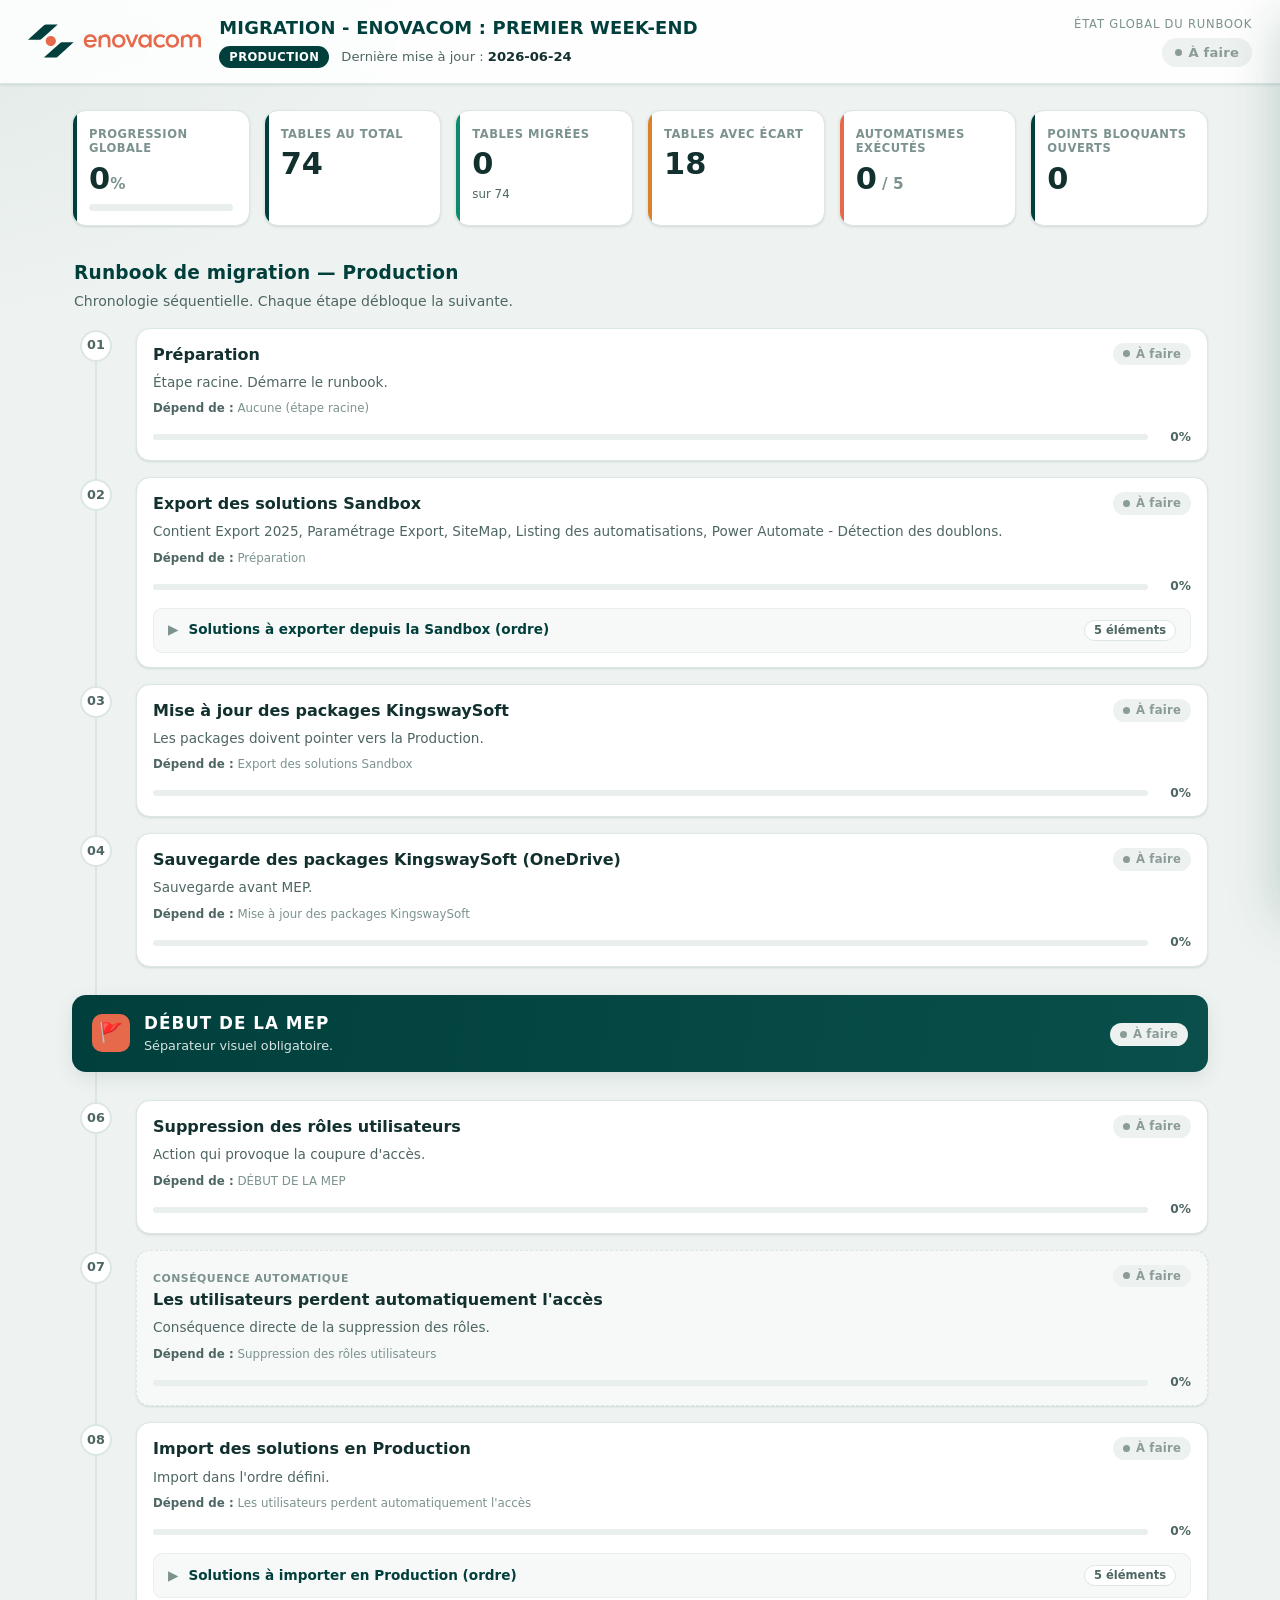
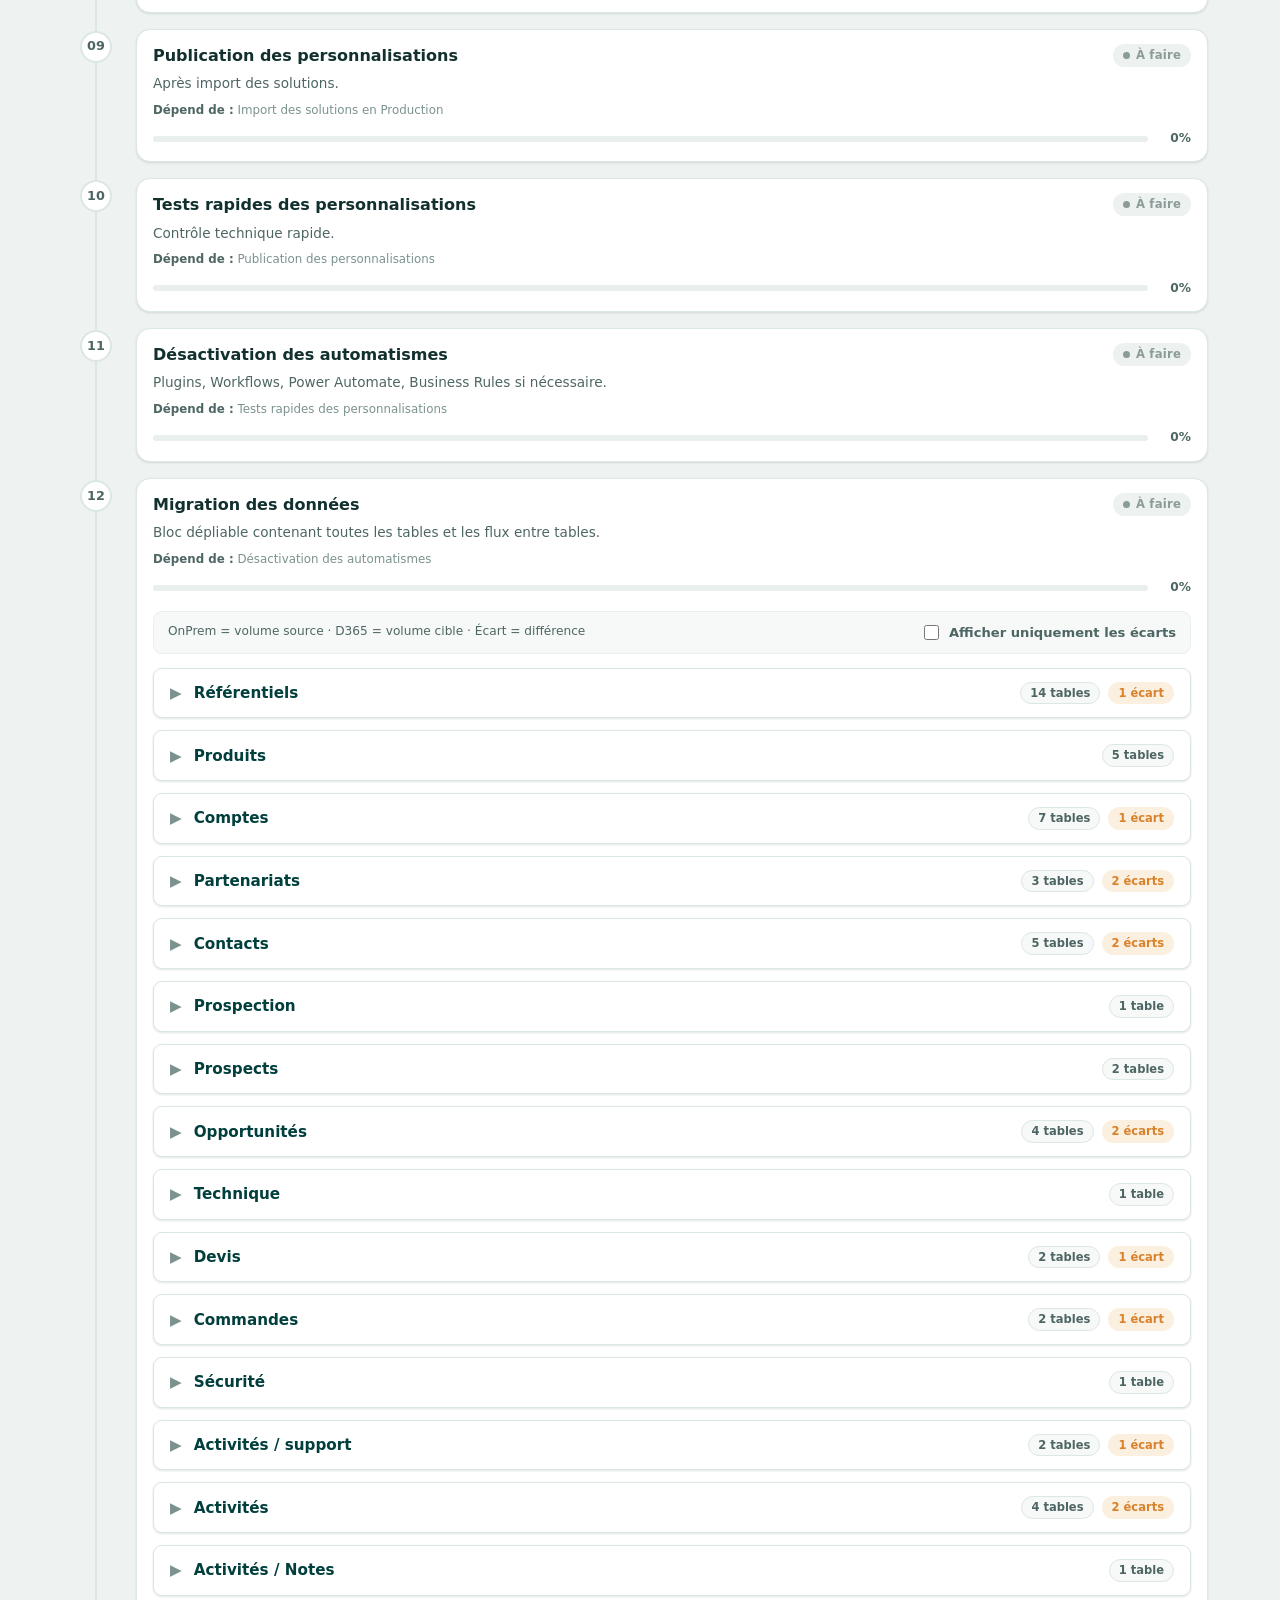
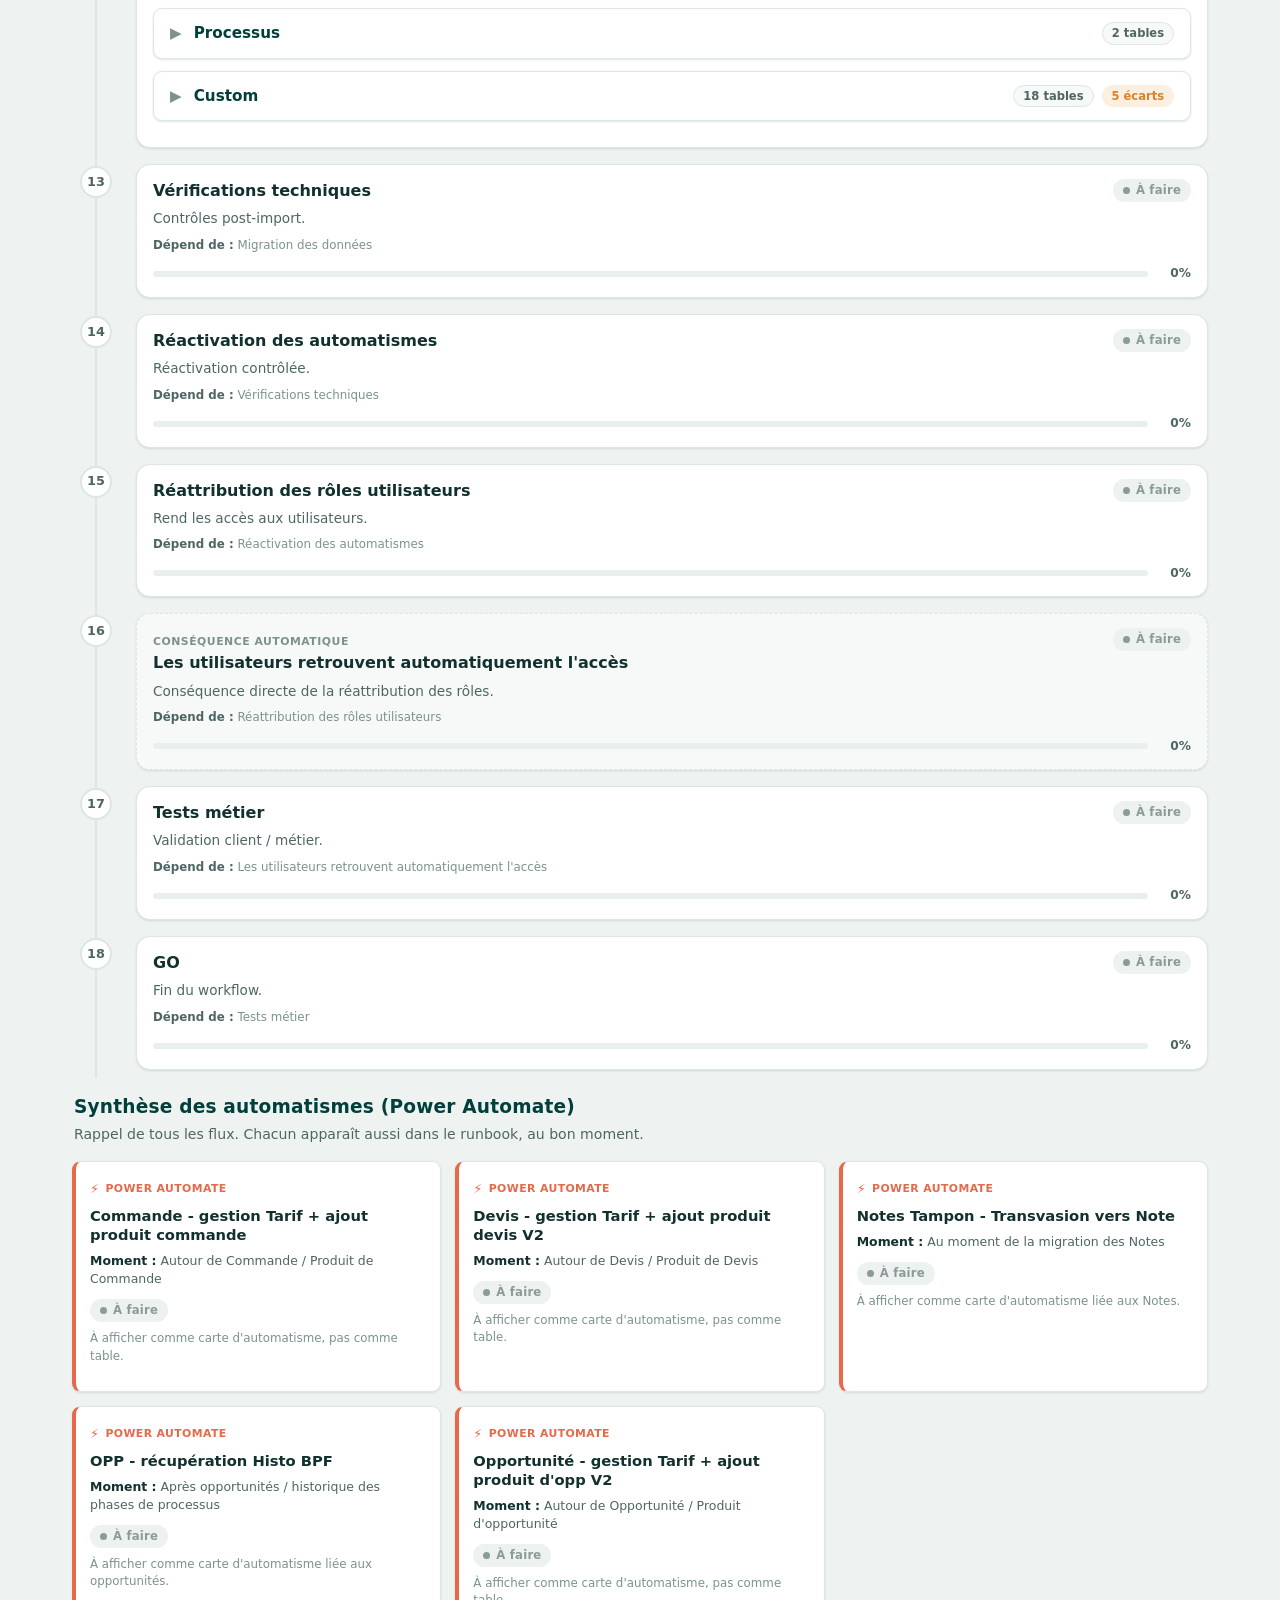
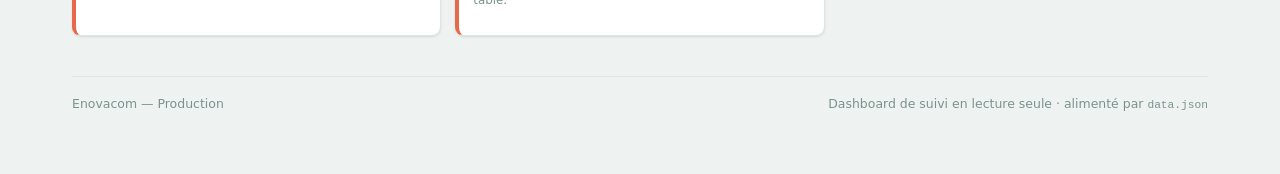
==== index.html @ b450b0c6 "Dashboard de suivi migration Enovacom - Premier week-end (MEP) Runbook 18 etapes, 74 tables, 5 autom" ====
<!DOCTYPE html>
<html lang="fr">
<head>
  <meta charset="UTF-8" />
  <meta name="viewport" content="width=device-width, initial-scale=1.0" />
  <title>MIGRATION - ENOVACOM : PREMIER WEEK-END</title>
  <meta name="description" content="Suivi de la migration Enovacom vers la Production - Premier week-end de MEP." />
  <link rel="icon" type="image/svg+xml" href="assets/enovacom-logo.svg" />
  <link rel="stylesheet" href="styles.css" />
</head>
<body>
  <!-- 4.1 Header fixe -->
  <header class="app-header" id="appHeader">
    <div class="header-left">
      <img src="assets/enovacom-logo.svg" alt="Enovacom" class="header-logo" />
      <div class="header-titles">
        <h1 class="header-title" id="projectTitle">MIGRATION - ENOVACOM : PREMIER WEEK-END</h1>
        <div class="header-meta">
          <span class="badge badge-env" id="envBadge">Production</span>
          <span class="header-update">Dernière mise à jour : <strong id="lastUpdate">—</strong></span>
        </div>
      </div>
    </div>
    <div class="header-right">
      <span class="header-state-label">État global du runbook</span>
      <span class="status-pill status-pill-lg" id="globalState">—</span>
    </div>
  </header>

  <main class="app-main">
    <!-- 4.2 Bandeau KPI -->
    <section class="kpi-band" id="kpiBand" aria-label="Indicateurs clés">
      <!-- KPI cards injected by app.js -->
    </section>

    <!-- 4.3 Workflow principal -->
    <section class="workflow-section">
      <div class="section-head">
        <h2>Runbook de migration — Production</h2>
        <p class="section-sub">Chronologie séquentielle. Chaque étape débloque la suivante.</p>
      </div>
      <ol class="timeline" id="timeline">
        <!-- Steps injected by app.js -->
      </ol>
    </section>

    <!-- 4.5 Section de synthèse des automatismes -->
    <section class="automations-summary">
      <div class="section-head">
        <h2>Synthèse des automatismes (Power Automate)</h2>
        <p class="section-sub">Rappel de tous les flux. Chacun apparaît aussi dans le runbook, au bon moment.</p>
      </div>
      <div class="automation-grid" id="automationSummary">
        <!-- Automation cards injected by app.js -->
      </div>
    </section>

    <footer class="app-footer">
      <span id="footerProject">Enovacom — Production</span>
      <span>Dashboard de suivi en lecture seule · alimenté par <code>data.json</code></span>
    </footer>
  </main>

  <!-- 4.6 Panneau détail latéral -->
  <div class="detail-overlay" id="detailOverlay" hidden></div>
  <aside class="detail-panel" id="detailPanel" aria-hidden="true" role="dialog" aria-label="Détail de la table">
    <div class="detail-head">
      <h3 id="detailTitle">Détail</h3>
      <button class="detail-close" id="detailClose" aria-label="Fermer le panneau">&times;</button>
    </div>
    <div class="detail-body" id="detailBody"></div>
  </aside>

  <div class="load-error" id="loadError" hidden>
    <p>Impossible de charger <code>data.json</code>. Vérifiez que le fichier est présent à côté de <code>index.html</code>.</p>
  </div>

  <script src="app.js"></script>
</body>
</html>
---- styles.css ----
/* =====================================================================
   MIGRATION - ENOVACOM : PREMIER WEEK-END
   Design premium inspiré de la D.A. Enovacom
   Couleurs marque : teal #003F3C  +  corail #E5694A
   ===================================================================== */

:root {
  /* Marque */
  --teal:        #003F3C;
  --teal-700:    #0A4F4B;
  --teal-600:    #0E8A6E;
  --coral:       #E5694A;
  --coral-soft:  #F4A28C;

  /* Neutres */
  --bg:          #EEF3F1;
  --surface:     #FFFFFF;
  --surface-2:   #F6F9F8;
  --line:        #DCE6E3;
  --line-soft:   #E8EFED;
  --ink:         #11302E;
  --ink-soft:    #4E6663;
  --ink-mute:    #7B928F;

  /* Statuts */
  --st-todo:     #8A9B98;
  --st-todo-bg:  #EDF1F0;
  --st-progress: #E5694A;
  --st-progress-bg:#FCEAE4;
  --st-done:     #0E8A6E;
  --st-done-bg:  #E1F2ED;
  --st-blocked:  #C0392B;
  --st-blocked-bg:#FBE7E4;
  --st-gap:      #D9822B;
  --st-gap-bg:   #FBEFDF;

  --radius:      14px;
  --radius-sm:   9px;
  --shadow-sm:   0 1px 2px rgba(0,63,60,.06), 0 1px 3px rgba(0,63,60,.08);
  --shadow-md:   0 6px 18px rgba(0,63,60,.10);
  --shadow-lg:   0 18px 50px rgba(0,63,60,.22);
  --header-h:    84px;
  --font:        "Segoe UI", system-ui, -apple-system, Roboto, Helvetica, Arial, sans-serif;
}

* { box-sizing: border-box; }

html { scroll-behavior: smooth; }

body {
  margin: 0;
  font-family: var(--font);
  color: var(--ink);
  background:
    radial-gradient(1200px 500px at 100% -10%, rgba(229,105,74,.07), transparent 60%),
    radial-gradient(1000px 600px at -10% 0%, rgba(0,63,60,.06), transparent 55%),
    var(--bg);
  line-height: 1.45;
  -webkit-font-smoothing: antialiased;
}

code { font-family: "Cascadia Code", Consolas, monospace; font-size: .9em; }

/* ============================ HEADER ============================ */
.app-header {
  position: sticky;
  top: 0;
  z-index: 40;
  min-height: var(--header-h);
  display: flex;
  align-items: center;
  justify-content: space-between;
  gap: 24px;
  padding: 14px 28px;
  background: rgba(255,255,255,.86);
  backdrop-filter: saturate(160%) blur(10px);
  border-bottom: 1px solid var(--line);
  box-shadow: var(--shadow-sm);
}
.header-left { display: flex; align-items: center; gap: 18px; min-width: 0; }
.header-logo { height: 34px; width: auto; display: block; }
.header-titles { min-width: 0; }
.header-title {
  margin: 0;
  font-size: 1.12rem;
  font-weight: 700;
  letter-spacing: .2px;
  color: var(--teal);
  white-space: nowrap;
  overflow: hidden;
  text-overflow: ellipsis;
}
.header-meta { display: flex; align-items: center; gap: 12px; margin-top: 5px; flex-wrap: wrap; }
.header-update { font-size: .82rem; color: var(--ink-soft); }
.header-update strong { color: var(--ink); }
.header-right { display: flex; flex-direction: column; align-items: flex-end; gap: 6px; flex-shrink: 0; }
.header-state-label { font-size: .72rem; text-transform: uppercase; letter-spacing: .8px; color: var(--ink-mute); }

.badge {
  display: inline-flex; align-items: center;
  padding: 3px 10px; border-radius: 999px;
  font-size: .72rem; font-weight: 700; letter-spacing: .4px;
}
.badge-env { background: var(--teal); color: #fff; text-transform: uppercase; }

/* ============================ MAIN ============================ */
.app-main { max-width: 1180px; margin: 0 auto; padding: 26px 22px 60px; }

.section-head { margin: 8px 2px 16px; }
.section-head h2 { margin: 0; font-size: 1.16rem; color: var(--teal); letter-spacing: .2px; }
.section-sub { margin: 4px 0 0; color: var(--ink-soft); font-size: .88rem; }

/* ============================ KPI BAND ============================ */
.kpi-band {
  display: grid;
  grid-template-columns: repeat(6, 1fr);
  gap: 14px;
  margin-bottom: 34px;
}
.kpi-card {
  background: var(--surface);
  border: 1px solid var(--line);
  border-radius: var(--radius);
  padding: 16px 16px 14px;
  box-shadow: var(--shadow-sm);
  position: relative;
  overflow: hidden;
}
.kpi-card::before {
  content: ""; position: absolute; left: 0; top: 0; bottom: 0; width: 4px;
  background: var(--teal);
}
.kpi-card.accent::before { background: var(--coral); }
.kpi-card.warn::before   { background: var(--st-gap); }
.kpi-card.good::before   { background: var(--st-done); }
.kpi-label {
  font-size: .72rem; text-transform: uppercase; letter-spacing: .5px;
  color: var(--ink-mute); font-weight: 700; line-height: 1.25;
}
.kpi-value { font-size: 1.9rem; font-weight: 800; color: var(--ink); margin-top: 8px; line-height: 1; }
.kpi-value small { font-size: .95rem; font-weight: 700; color: var(--ink-mute); }
.kpi-sub { font-size: .74rem; color: var(--ink-soft); margin-top: 6px; }

.kpi-card.kpi-progress { grid-column: span 1; }
.kpi-progress .progress-track {
  height: 7px; border-radius: 99px; background: var(--line-soft); margin-top: 10px; overflow: hidden;
}
.kpi-progress .progress-fill {
  height: 100%; border-radius: 99px;
  background: linear-gradient(90deg, var(--teal), var(--coral));
  transition: width .5s ease;
}

/* ============================ STATUS PILLS ============================ */
.status-pill {
  display: inline-flex; align-items: center; gap: 6px;
  padding: 3px 10px; border-radius: 999px;
  font-size: .73rem; font-weight: 700; letter-spacing: .2px;
  white-space: nowrap;
}
.status-pill::before { content: ""; width: 7px; height: 7px; border-radius: 50%; background: currentColor; }
.status-pill-lg { font-size: .82rem; padding: 5px 13px; }

.st-a_faire  { background: var(--st-todo-bg);    color: var(--st-todo); }
.st-en_cours { background: var(--st-progress-bg);color: var(--st-progress); }
.st-termine, .st-migre, .st-execute, .st-ok {
  background: var(--st-done-bg); color: var(--st-done);
}
.st-bloque, .st-ko { background: var(--st-blocked-bg); color: var(--st-blocked); }
.st-ecart { background: var(--st-gap-bg); color: var(--st-gap); }

/* ============================ TIMELINE ============================ */
.timeline { list-style: none; margin: 0; padding: 0; position: relative; }
.timeline::before {
  content: ""; position: absolute; left: 23px; top: 8px; bottom: 8px; width: 2px;
  background: linear-gradient(var(--line), var(--line));
}

.tl-step { position: relative; padding: 0 0 16px 64px; }
.tl-node {
  position: absolute; left: 8px; top: 2px;
  width: 32px; height: 32px; border-radius: 50%;
  display: flex; align-items: center; justify-content: center;
  font-size: .8rem; font-weight: 800;
  background: var(--surface); color: var(--ink-soft);
  border: 2px solid var(--line); z-index: 1;
}
.tl-step[data-status="en_cours"] .tl-node { border-color: var(--coral); color: var(--coral); }
.tl-step[data-status="termine"] .tl-node { border-color: var(--st-done); background: var(--st-done); color: #fff; }
.tl-step[data-status="bloque"] .tl-node  { border-color: var(--st-blocked); background: var(--st-blocked); color: #fff; }

.tl-card {
  background: var(--surface);
  border: 1px solid var(--line);
  border-radius: var(--radius);
  padding: 14px 16px;
  box-shadow: var(--shadow-sm);
  transition: box-shadow .2s, transform .2s;
}
.tl-step[data-status="termine"] .tl-card { border-left: 3px solid var(--st-done); }
.tl-step[data-status="en_cours"] .tl-card { border-left: 3px solid var(--coral); box-shadow: var(--shadow-md); }
.tl-step[data-status="bloque"] .tl-card  { border-left: 3px solid var(--st-blocked); }

.tl-card-head { display: flex; align-items: flex-start; justify-content: space-between; gap: 12px; }
.tl-name { margin: 0; font-size: 1rem; font-weight: 700; color: var(--ink); }
.tl-comment { margin: 7px 0 0; font-size: .85rem; color: var(--ink-soft); }
.tl-dep { margin: 8px 0 0; font-size: .74rem; color: var(--ink-mute); }
.tl-dep strong { color: var(--ink-soft); font-weight: 600; }

.tl-progress { display: flex; align-items: center; gap: 9px; margin-top: 11px; }
.tl-progress .progress-track { flex: 1; height: 6px; border-radius: 99px; background: var(--line-soft); overflow: hidden; }
.tl-progress .progress-fill { height: 100%; border-radius: 99px; background: var(--coral); transition: width .4s; }
.tl-step[data-status="termine"] .tl-progress .progress-fill { background: var(--st-done); }
.tl-progress .progress-num { font-size: .76rem; font-weight: 700; color: var(--ink-soft); min-width: 34px; text-align: right; }

/* Consequence (auto) steps */
.tl-step.is-consequence .tl-card {
  background: var(--surface-2);
  border-style: dashed;
}
.tl-consequence-tag {
  font-size: .68rem; text-transform: uppercase; letter-spacing: .5px;
  color: var(--ink-mute); font-weight: 700;
}

/* Milestone : DÉBUT DE LA MEP */
.tl-milestone { position: relative; padding: 6px 0 22px 0; margin: 6px 0; }
.tl-milestone .milestone-banner {
  display: flex; align-items: center; gap: 14px;
  background: linear-gradient(100deg, var(--teal), var(--teal-700));
  color: #fff; border-radius: var(--radius);
  padding: 16px 20px; box-shadow: var(--shadow-md);
  position: relative; z-index: 2;
}
.milestone-flag {
  width: 38px; height: 38px; border-radius: 10px;
  background: var(--coral); color: #fff;
  display: flex; align-items: center; justify-content: center;
  font-size: 1.2rem; flex-shrink: 0;
}
.milestone-text h3 { margin: 0; font-size: 1.05rem; letter-spacing: 1px; }
.milestone-text p { margin: 2px 0 0; font-size: .8rem; opacity: .85; }
.milestone-status { margin-left: auto; }

/* ============================ SOLUTIONS (sub-block) ============================ */
.subblock {
  margin-top: 12px; border: 1px solid var(--line-soft); border-radius: var(--radius-sm);
  background: var(--surface-2); overflow: hidden;
}
.subblock-toggle {
  width: 100%; text-align: left; cursor: pointer;
  background: none; border: 0; padding: 11px 14px;
  display: flex; align-items: center; gap: 10px;
  font-size: .85rem; font-weight: 700; color: var(--teal);
}
.subblock-toggle .chev { transition: transform .2s; color: var(--ink-mute); }
.subblock[open] .subblock-toggle .chev { transform: rotate(90deg); }
.subblock-toggle .count-chip {
  margin-left: auto; font-size: .72rem; font-weight: 700; color: var(--ink-soft);
  background: var(--surface); border: 1px solid var(--line); padding: 1px 9px; border-radius: 99px;
}
.subblock-body { padding: 4px 14px 12px; }

.ordered-list { list-style: none; margin: 0; padding: 0; }
.ordered-list li {
  display: block;
  padding: 8px 4px; border-bottom: 1px solid var(--line-soft);
}
.ordered-list li:last-child { border-bottom: 0; }
.ord-main { display: flex; align-items: center; gap: 11px; }
.ord-num {
  width: 24px; height: 24px; border-radius: 7px; flex-shrink: 0;
  background: var(--surface); border: 1px solid var(--line);
  display: flex; align-items: center; justify-content: center;
  font-size: .76rem; font-weight: 800; color: var(--teal);
}
.ord-name { font-size: .87rem; font-weight: 600; }
.ord-comment { font-size: .76rem; color: var(--ink-mute); margin-left: 4px; }
.ord-main .status-pill { margin-left: auto; }
.ordered-list .suivi { margin: 6px 0 2px 35px; }

/* ============================ DATA MIGRATION BLOCK ============================ */
.data-block { margin-top: 14px; }
.data-toolbar {
  display: flex; align-items: center; gap: 14px; flex-wrap: wrap;
  margin: 4px 0 14px; padding: 10px 14px;
  background: var(--surface-2); border: 1px solid var(--line-soft); border-radius: var(--radius-sm);
}
.data-toolbar .legend { display: flex; gap: 14px; flex-wrap: wrap; font-size: .76rem; color: var(--ink-soft); }
.filter-toggle { display: inline-flex; align-items: center; gap: 7px; cursor: pointer; font-size: .82rem; font-weight: 600; color: var(--ink-soft); margin-left: auto; }
.filter-toggle input { accent-color: var(--coral); width: 15px; height: 15px; }

.family {
  border: 1px solid var(--line); border-radius: var(--radius-sm);
  margin-bottom: 12px; background: var(--surface); overflow: hidden;
  box-shadow: var(--shadow-sm);
}
.family-head {
  width: 100%; cursor: pointer; border: 0; background: none;
  display: flex; align-items: center; gap: 12px; padding: 13px 16px;
  font-size: .95rem; font-weight: 700; color: var(--ink);
}
.family-head .chev { color: var(--ink-mute); transition: transform .2s; }
.family[open] .family-head .chev { transform: rotate(90deg); }
.family-head .fam-name { color: var(--teal); }
.family-head .fam-stats { margin-left: auto; display: flex; gap: 8px; align-items: center; }
.fam-chip {
  font-size: .72rem; font-weight: 700; padding: 2px 9px; border-radius: 99px;
  background: var(--surface-2); border: 1px solid var(--line); color: var(--ink-soft);
}
.fam-chip.gap { background: var(--st-gap-bg); border-color: transparent; color: var(--st-gap); }

.family-body { padding: 0 8px 10px; }

/* table list */
.tbl-wrap { overflow-x: auto; }
.tbl {
  width: 100%; border-collapse: collapse; font-size: .83rem; min-width: 760px;
}
.tbl thead th {
  text-align: left; font-size: .7rem; text-transform: uppercase; letter-spacing: .4px;
  color: var(--ink-mute); font-weight: 700; padding: 8px 10px; border-bottom: 1px solid var(--line);
}
.tbl thead th.num, .tbl tbody td.num { text-align: right; }
.tbl tbody tr { cursor: pointer; transition: background .12s; }
.tbl tbody tr:hover { background: var(--surface-2); }
.tbl tbody td { padding: 9px 10px; border-bottom: 1px solid var(--line-soft); vertical-align: middle; }
.tbl tbody tr:last-child td { border-bottom: 0; }
.tbl .t-order { color: var(--ink-mute); font-weight: 700; font-variant-numeric: tabular-nums; }
.tbl .t-name { font-weight: 600; color: var(--ink); }
.tbl .num { font-variant-numeric: tabular-nums; }
.tbl .gap-pos { color: var(--st-gap); font-weight: 700; }
.tbl .gap-zero { color: var(--ink-mute); }
.tbl .muted { color: var(--ink-mute); }
.type-tag {
  font-size: .68rem; font-weight: 700; padding: 1px 7px; border-radius: 6px;
  background: var(--surface-2); border: 1px solid var(--line); color: var(--ink-soft);
}
.type-tag.custom { background: #EFEAF6; border-color: transparent; color: #6C4BB6; }
.type-tag.confirm { background: var(--st-gap-bg); border-color: transparent; color: var(--st-gap); }

/* ============================ SUIVI (commentaire d'avancement) ============================ */
.suivi {
  margin-top: 9px; padding: 9px 12px;
  background: #FFF6F2; border: 1px solid #F6D8CC; border-left: 3px solid var(--coral);
  border-radius: 8px; font-size: .83rem; color: var(--ink); line-height: 1.4;
}
.suivi-tag {
  display: inline-block; margin-right: 8px;
  font-size: .64rem; font-weight: 800; text-transform: uppercase; letter-spacing: .6px;
  color: #fff; background: var(--coral); padding: 1px 7px; border-radius: 99px; vertical-align: middle;
}
/* note compacte sous le nom de table */
.t-note { margin-top: 5px; font-size: .76rem; color: var(--coral); font-weight: 500; line-height: 1.35; }
.t-note .suivi-tag { font-size: .58rem; }
.milestone-note { margin: 6px 0 0 !important; font-size: .8rem !important; opacity: 1 !important; color: #FFE3D8; font-style: italic; }
.detail-suivi { border-color: #F6D8CC; background: #FFF6F2; color: var(--ink); }

tr.row-gap td.num.gap { background: var(--st-gap-bg); }

/* ============================ AUTOMATION CARDS ============================ */
.automation-grid { display: grid; grid-template-columns: repeat(auto-fill, minmax(280px, 1fr)); gap: 14px; }
.auto-card {
  background: var(--surface);
  border: 1px solid var(--line);
  border-left: 4px solid var(--coral);
  border-radius: var(--radius-sm);
  padding: 14px;
  box-shadow: var(--shadow-sm);
}
.auto-card .auto-type {
  display: inline-flex; align-items: center; gap: 6px;
  font-size: .68rem; font-weight: 800; letter-spacing: .4px; text-transform: uppercase;
  color: var(--coral);
}
.auto-card .auto-type::before { content: "⚡"; font-size: .8rem; }
.auto-card h4 { margin: 7px 0 0; font-size: .92rem; color: var(--ink); line-height: 1.3; }
.auto-card .auto-moment { margin: 8px 0 0; font-size: .78rem; color: var(--ink-soft); }
.auto-card .auto-moment b { color: var(--ink); font-weight: 600; }
.auto-card .auto-foot { margin-top: 11px; display: flex; align-items: center; justify-content: space-between; gap: 8px; }
.auto-card .auto-comment { font-size: .74rem; color: var(--ink-mute); margin-top: 8px; }

/* inline automation card inside a family */
.family .auto-card { margin: 8px; border-left-width: 4px; background: var(--surface-2); }
.family-autos { padding: 0 0 4px; }
.family-autos-label {
  font-size: .7rem; text-transform: uppercase; letter-spacing: .5px;
  color: var(--ink-mute); font-weight: 700; padding: 4px 12px;
}

/* ============================ DETAIL PANEL ============================ */
.detail-overlay {
  position: fixed; inset: 0; background: rgba(17,48,46,.34);
  z-index: 50; opacity: 0; transition: opacity .25s;
}
.detail-overlay.show { opacity: 1; }
.detail-panel {
  position: fixed; top: 0; right: 0; height: 100%; width: min(420px, 92vw);
  background: var(--surface); z-index: 60;
  box-shadow: var(--shadow-lg);
  transform: translateX(100%); transition: transform .28s cubic-bezier(.4,0,.2,1);
  display: flex; flex-direction: column;
}
.detail-panel.open { transform: translateX(0); }
.detail-head {
  display: flex; align-items: center; justify-content: space-between; gap: 10px;
  padding: 18px 20px; border-bottom: 1px solid var(--line);
  background: var(--teal); color: #fff;
}
.detail-head h3 { margin: 0; font-size: 1rem; }
.detail-close {
  border: 0; background: rgba(255,255,255,.15); color: #fff;
  width: 30px; height: 30px; border-radius: 8px; font-size: 1.3rem; cursor: pointer; line-height: 1;
}
.detail-close:hover { background: rgba(255,255,255,.28); }
.detail-body { padding: 18px 20px; overflow-y: auto; }

.detail-row { display: flex; justify-content: space-between; gap: 14px; padding: 10px 0; border-bottom: 1px solid var(--line-soft); }
.detail-row dt { font-size: .76rem; text-transform: uppercase; letter-spacing: .4px; color: var(--ink-mute); font-weight: 700; }
.detail-row dd { margin: 0; font-size: .9rem; font-weight: 600; color: var(--ink); text-align: right; }
.detail-section-title { margin: 18px 0 6px; font-size: .78rem; text-transform: uppercase; letter-spacing: .5px; color: var(--teal); font-weight: 800; }
.detail-comment { font-size: .88rem; color: var(--ink-soft); background: var(--surface-2); padding: 12px; border-radius: var(--radius-sm); border: 1px solid var(--line-soft); }
.detail-gap-box {
  margin-top: 10px; padding: 12px; border-radius: var(--radius-sm);
  background: var(--st-gap-bg); color: var(--st-gap); font-weight: 700; font-size: .9rem;
  display: flex; align-items: center; gap: 8px;
}
.detail-readonly-note { margin-top: 18px; font-size: .74rem; color: var(--ink-mute); font-style: italic; }

/* ============================ FOOTER ============================ */
.app-footer {
  margin-top: 40px; padding-top: 18px; border-top: 1px solid var(--line);
  display: flex; justify-content: space-between; gap: 12px; flex-wrap: wrap;
  font-size: .78rem; color: var(--ink-mute);
}

.load-error {
  max-width: 600px; margin: 40px auto; padding: 18px 20px;
  background: var(--st-blocked-bg); color: var(--st-blocked);
  border-radius: var(--radius); border: 1px solid var(--st-blocked);
}

/* ============================ RESPONSIVE ============================ */
@media (max-width: 920px) {
  .kpi-band { grid-template-columns: repeat(3, 1fr); }
}
@media (max-width: 760px) {
  .app-header { flex-direction: column; align-items: flex-start; gap: 10px; }
  .header-right { align-items: flex-start; }
  .header-title { white-space: normal; }
}
@media (max-width: 560px) {
  .kpi-band { grid-template-columns: repeat(2, 1fr); }
  .tl-step { padding-left: 52px; }
  .timeline::before { left: 19px; }
  .tl-node { left: 4px; }
}
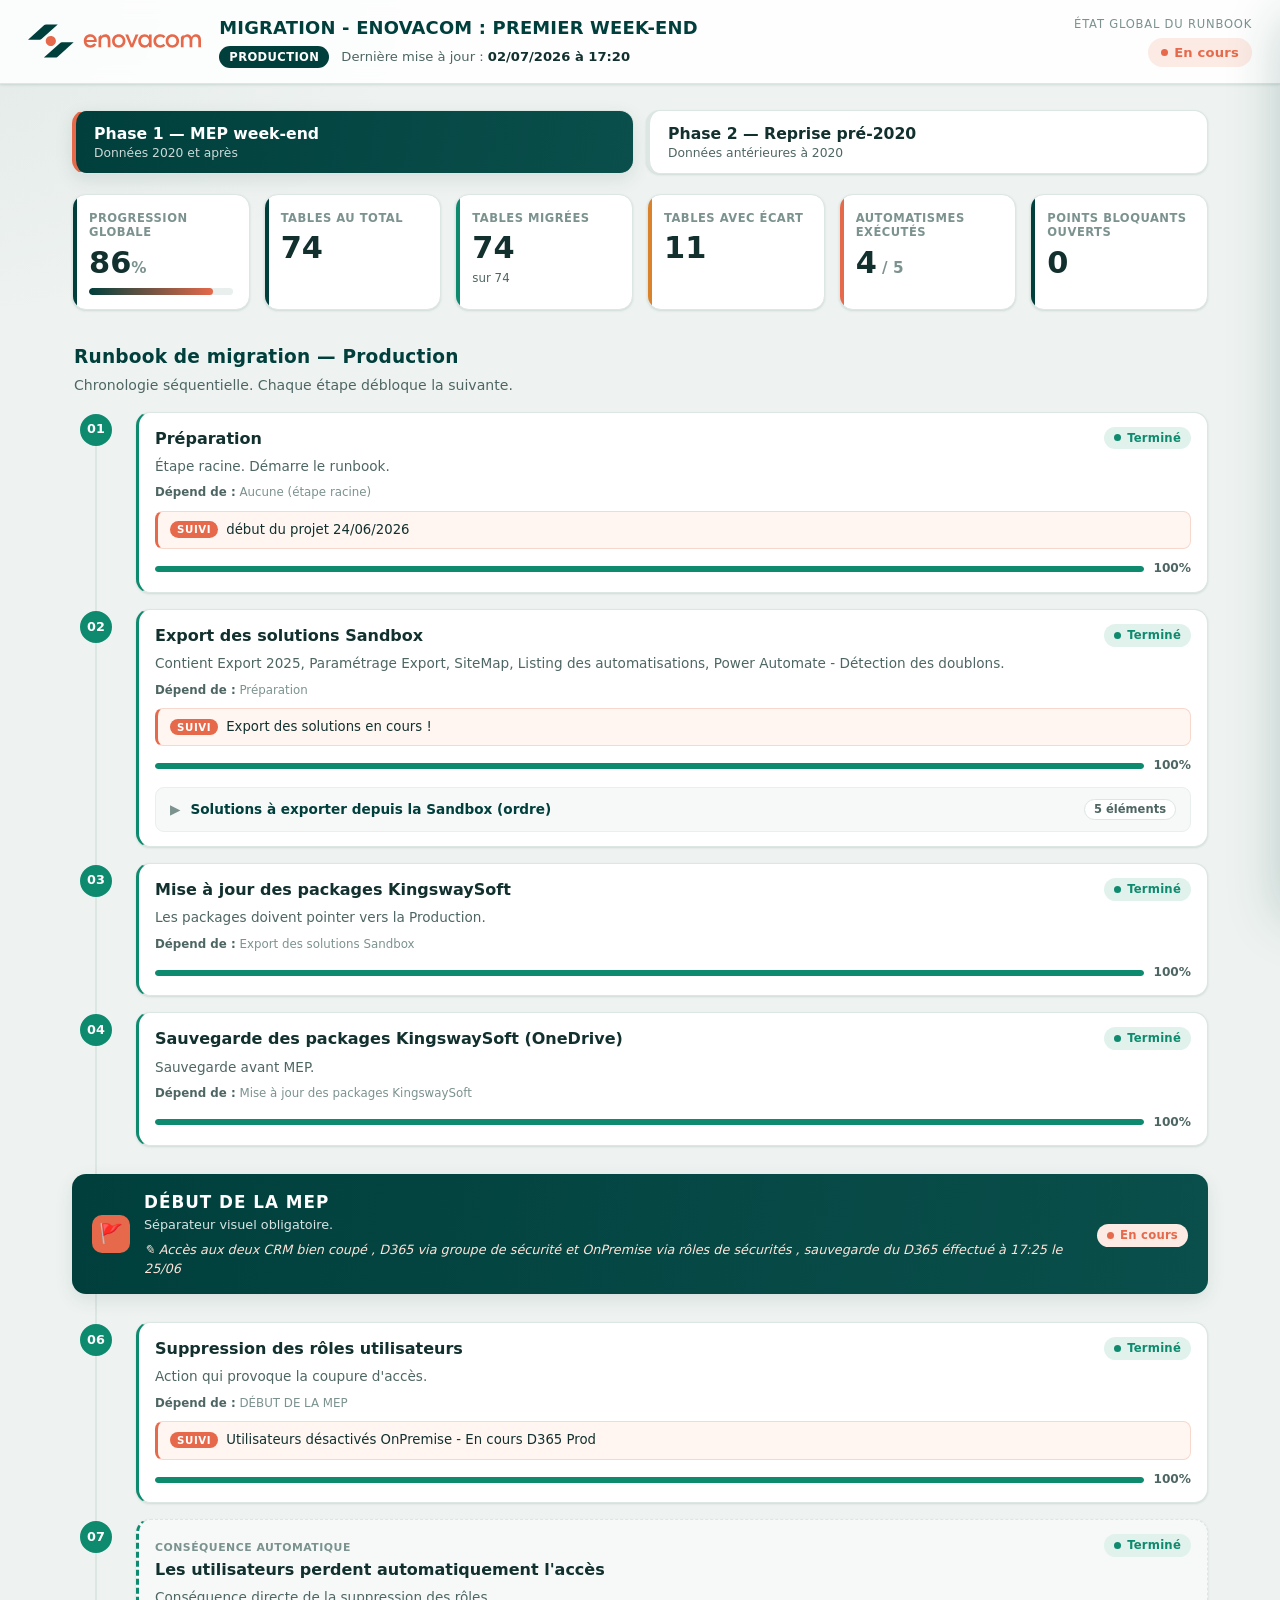
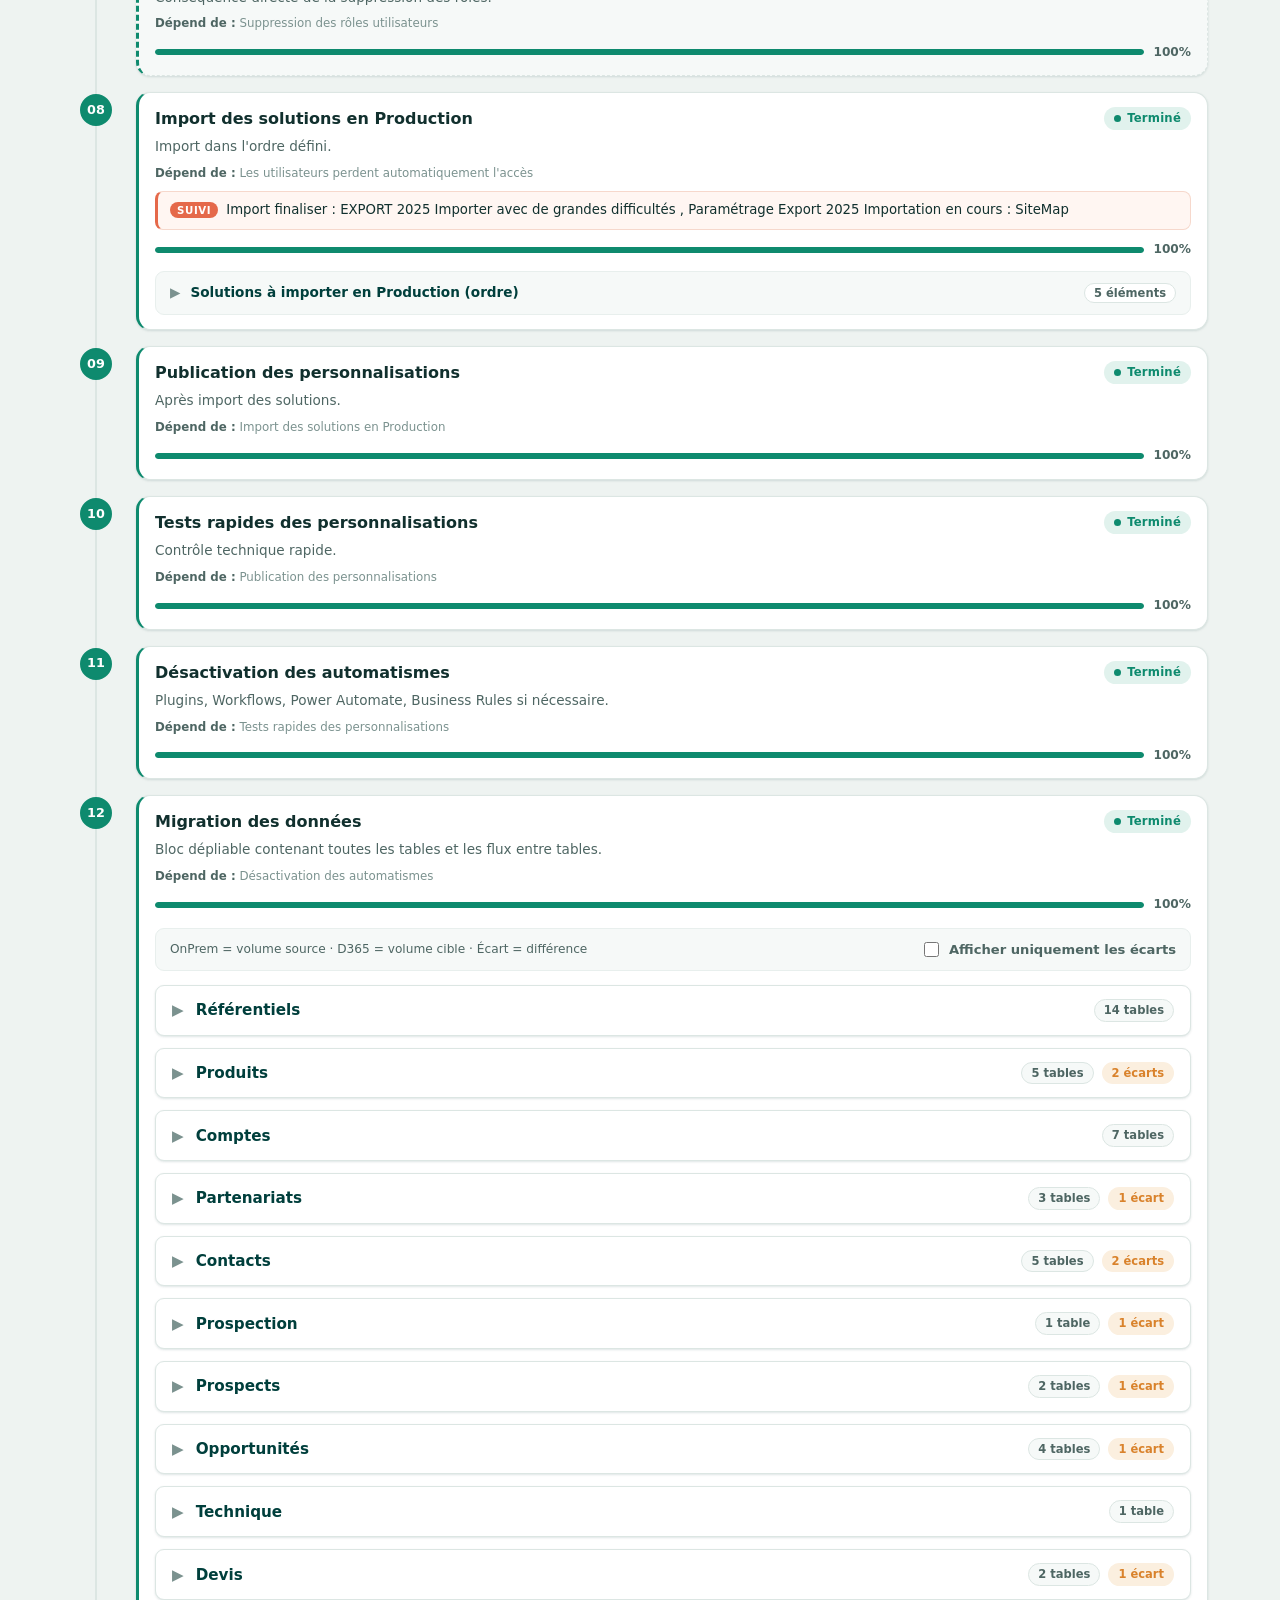
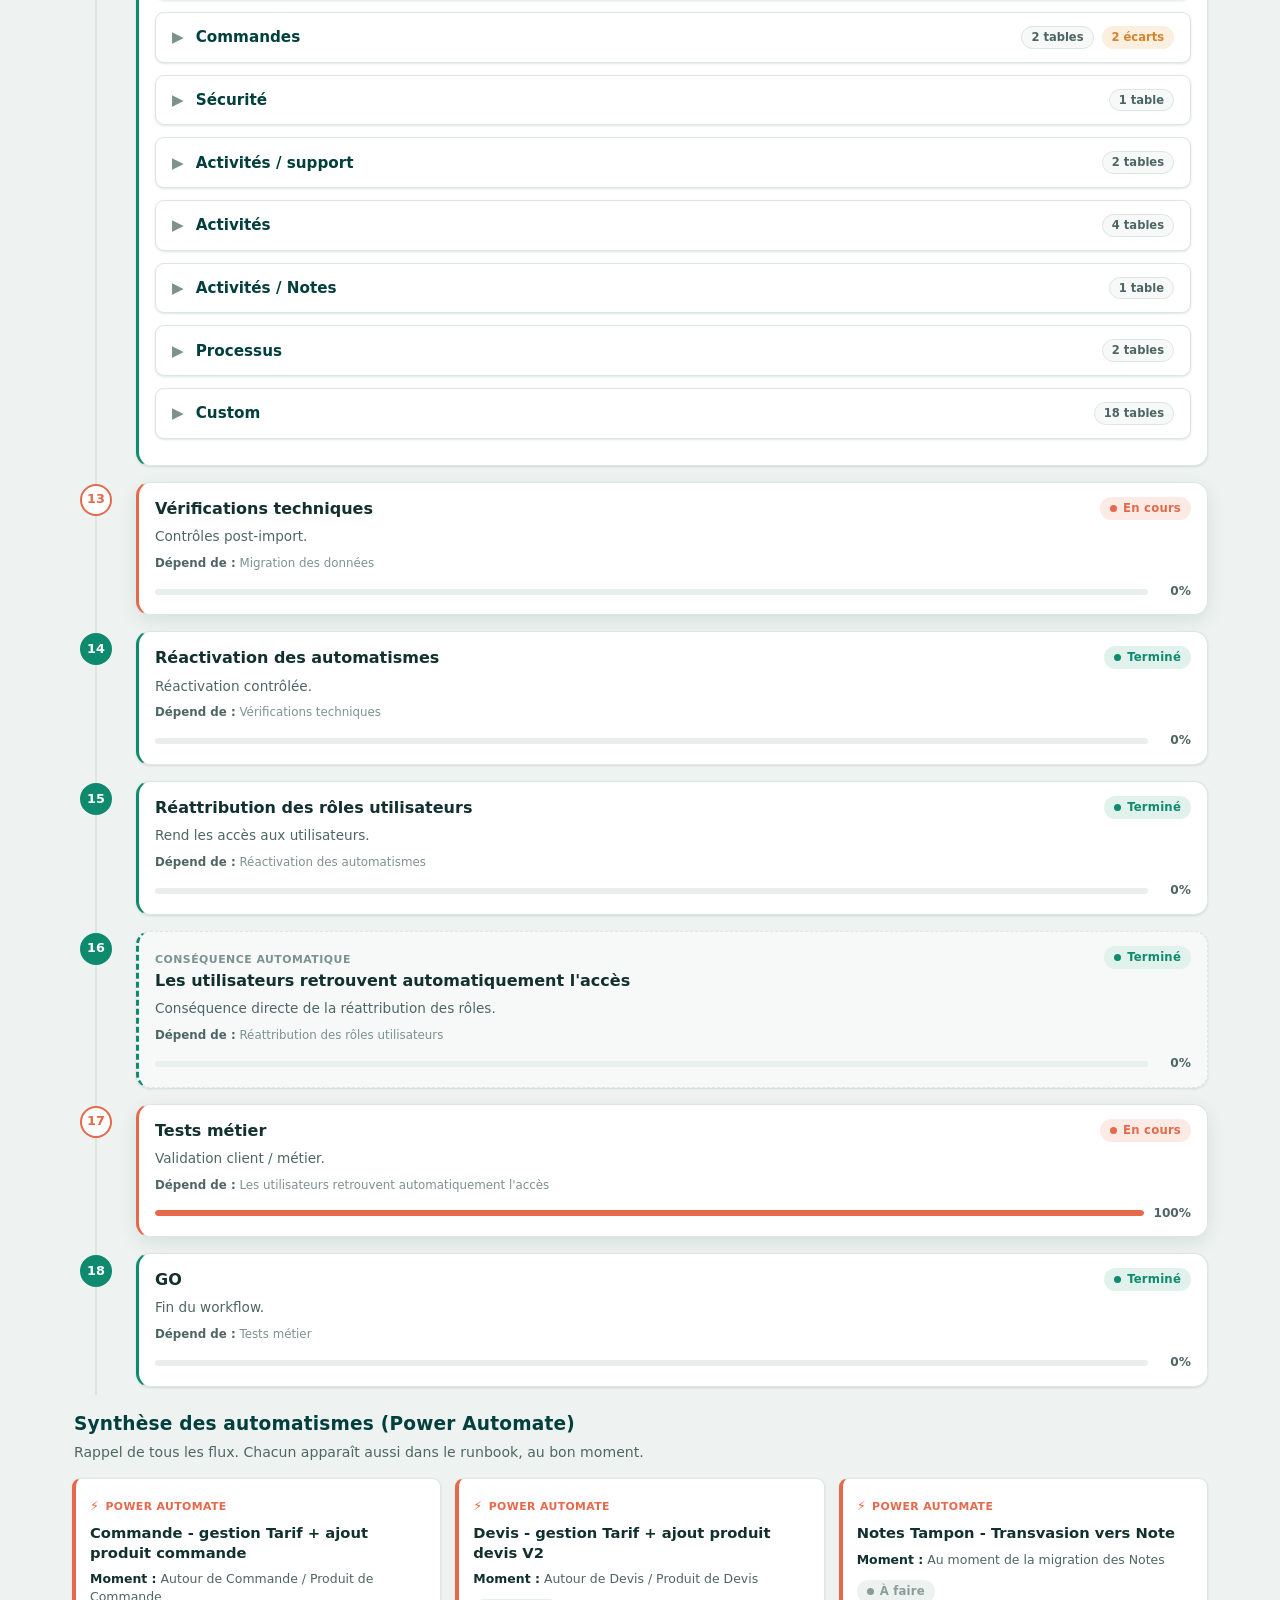
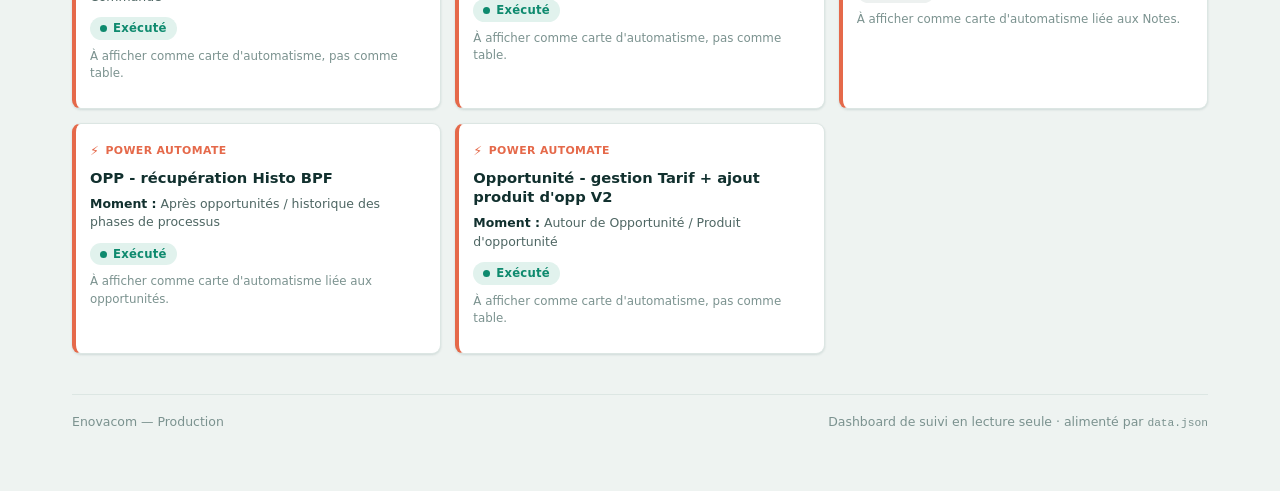
==== commit b5dbd52a: "Sélecteur Phase 1 / Phase 2 (reprise pré-2020) Ajoute un toggle Phase 1 (MEP week-end, >=2020) / Pha" ====
--- a/index.html
+++ b/index.html
@@ -28,6 +28,18 @@
   </header>
 
   <main class="app-main">
+    <!-- Sélecteur de phase -->
+    <div class="phase-switch" id="phaseSwitch" role="tablist" aria-label="Choix de la phase">
+      <button class="phase-btn active" data-phase="1" role="tab" aria-selected="true">
+        <span class="phase-btn-title">Phase 1 — MEP week-end</span>
+        <span class="phase-btn-sub">Données 2020 et après</span>
+      </button>
+      <button class="phase-btn" data-phase="2" role="tab" aria-selected="false">
+        <span class="phase-btn-title">Phase 2 — Reprise pré-2020</span>
+        <span class="phase-btn-sub">Données antérieures à 2020</span>
+      </button>
+    </div>
+
     <!-- 4.2 Bandeau KPI -->
     <section class="kpi-band" id="kpiBand" aria-label="Indicateurs clés">
       <!-- KPI cards injected by app.js -->
--- a/styles.css
+++ b/styles.css
@@ -331,6 +331,9 @@
 .tbl .num { font-variant-numeric: tabular-nums; }
 .tbl .gap-pos { color: var(--st-gap); font-weight: 700; }
 .tbl .gap-zero { color: var(--ink-mute); }
+.tbl .pct-ok { color: var(--st-done); font-weight: 700; }
+.tbl .pct-part { color: var(--st-gap); font-weight: 700; }
+.tbl .pct-zero { color: var(--ink-mute); font-weight: 700; }
 .tbl .muted { color: var(--ink-mute); }
 .type-tag {
   font-size: .68rem; font-weight: 700; padding: 1px 7px; border-radius: 6px;
@@ -455,3 +458,26 @@
   .timeline::before { left: 19px; }
   .tl-node { left: 4px; }
 }
+
+/* ===== Sélecteur de phase (Phase 1 / Phase 2) ===== */
+.phase-switch { display: flex; gap: 12px; margin-bottom: 20px; flex-wrap: wrap; }
+.phase-btn {
+  flex: 1; min-width: 230px; text-align: left; cursor: pointer;
+  border: 1px solid var(--line); border-left: 4px solid var(--line);
+  background: var(--surface); border-radius: var(--radius);
+  padding: 13px 18px; font-family: inherit;
+  display: flex; flex-direction: column; gap: 3px;
+  transition: border-color .18s ease, background .18s ease, box-shadow .18s ease;
+  box-shadow: var(--shadow-sm);
+}
+.phase-btn:hover { border-color: var(--teal); }
+.phase-btn.active {
+  border-left-color: var(--coral);
+  background: linear-gradient(100deg, var(--teal), var(--teal-700));
+  box-shadow: var(--shadow-md);
+}
+.phase-btn-title { font-weight: 800; font-size: .98rem; color: var(--ink); }
+.phase-btn-sub { font-size: .77rem; color: var(--ink-soft); }
+.phase-btn.active .phase-btn-title { color: #fff; }
+.phase-btn.active .phase-btn-sub { color: rgba(255,255,255,.8); }
+@media (max-width: 560px) { .phase-btn { min-width: 100%; } }
